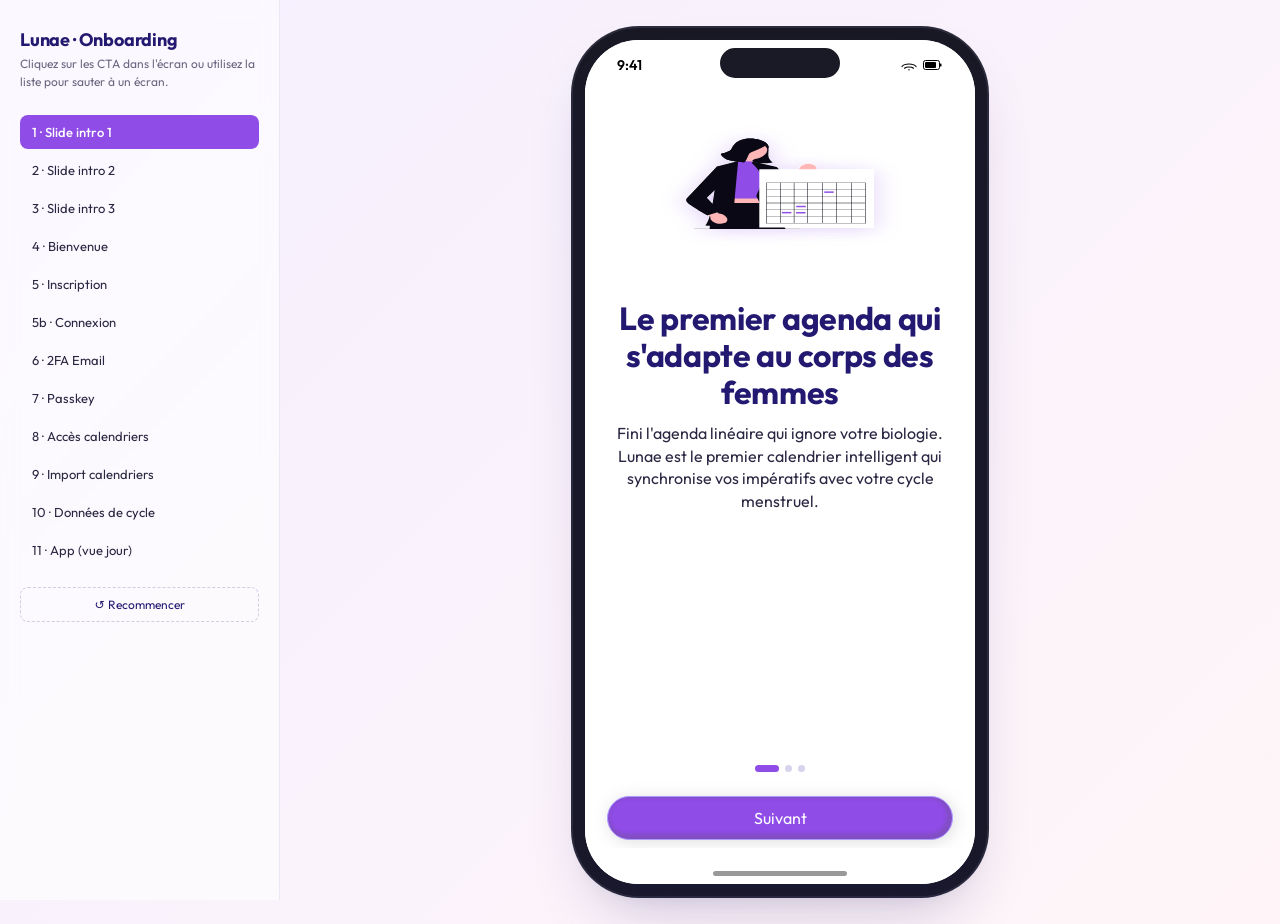
==== onboarding/index.html @ 9d4bbbe2 "Initial commit" ====
<!DOCTYPE html>
<html lang="fr">
<head>
    <meta charset="UTF-8">
    <meta name="viewport" content="width=device-width, initial-scale=1.0">
    <title>Lunae — Onboarding</title>
    <link rel="preconnect" href="https://fonts.googleapis.com">
    <link rel="preconnect" href="https://fonts.gstatic.com" crossorigin>
    <link href="https://fonts.googleapis.com/css2?family=Outfit:wght@400;500;600;700&display=swap" rel="stylesheet">
    <link rel="stylesheet" href="styles.css">
</head>
<body>
    <aside class="flow-nav" aria-label="Navigation parcours">
        <h1 class="flow-nav__title">Lunae · Onboarding</h1>
        <p class="flow-nav__subtitle">Cliquez sur les CTA dans l'écran ou utilisez la liste pour sauter à un écran.</p>
        <ol class="flow-nav__list">
            <li><button data-goto="slide-1" class="flow-nav__item is-active">1 · Slide intro 1</button></li>
            <li><button data-goto="slide-2" class="flow-nav__item">2 · Slide intro 2</button></li>
            <li><button data-goto="slide-3" class="flow-nav__item">3 · Slide intro 3</button></li>
            <li><button data-goto="welcome" class="flow-nav__item">4 · Bienvenue</button></li>
            <li><button data-goto="signup" class="flow-nav__item">5 · Inscription</button></li>
            <li><button data-goto="signin" class="flow-nav__item">5b · Connexion</button></li>
            <li><button data-goto="otp" class="flow-nav__item">6 · 2FA Email</button></li>
            <li><button data-goto="passkey" class="flow-nav__item">7 · Passkey</button></li>
            <li><button data-goto="calendar-access" class="flow-nav__item">8 · Accès calendriers</button></li>
            <li><button data-goto="import-accounts" class="flow-nav__item">9 · Import calendriers</button></li>
            <li><button data-goto="import-cycle" class="flow-nav__item">10 · Données de cycle</button></li>
            <li><button data-goto="app-home" class="flow-nav__item">11 · App (vue jour)</button></li>
        </ol>
        <button class="flow-nav__reset" id="resetBtn">↺ Recommencer</button>
    </aside>

    <main class="stage">
        <div class="phone" role="region" aria-label="Aperçu mobile">
            <div class="phone__notch" aria-hidden="true"></div>
            <div class="phone__statusbar" aria-hidden="true">
                <span>9:41</span>
                <span class="phone__statusbar-right">
                    <svg width="16" height="11" viewBox="0 0 16 11" fill="none" xmlns="http://www.w3.org/2000/svg"><path d="M1 6.5C1 6.5 3 4 8 4C13 4 15 6.5 15 6.5" stroke="black" stroke-width="1.2" stroke-linecap="round"/><path d="M3.5 8.2C3.5 8.2 5 7 8 7C11 7 12.5 8.2 12.5 8.2" stroke="black" stroke-width="1.2" stroke-linecap="round"/><circle cx="8" cy="9.7" r="0.7" fill="black"/></svg>
                    <svg width="20" height="10" viewBox="0 0 20 10" fill="none" xmlns="http://www.w3.org/2000/svg"><rect x="0.5" y="0.5" width="16" height="9" rx="2" stroke="black"/><rect x="2" y="2" width="11" height="6" rx="1" fill="black"/><rect x="17" y="3.5" width="1.5" height="3" rx="0.5" fill="black"/></svg>
                </span>
            </div>

            <div class="screens">

                <!-- Slide 1 -->
                <section class="screen is-active" id="slide-1" data-screen>
                    <div class="screen__body">
                        <div class="slide__hero">
                            <img src="assets/slide1-illustration.svg" alt="Illustration cycle" class="slide__illustration">
                            <div class="slide__text">
                                <h2 class="slide__title">Le premier agenda qui s'adapte au corps des femmes</h2>
                                <p class="slide__desc">Fini l'agenda linéaire qui ignore votre biologie. Lunae est le premier calendrier intelligent qui synchronise vos impératifs avec votre cycle menstruel.</p>
                            </div>
                        </div>
                        <div class="slide__footer">
                            <div class="dots">
                                <span class="dot is-active"></span>
                                <span class="dot"></span>
                                <span class="dot"></span>
                            </div>
                            <button class="btn btn--primary" data-next="slide-2">Suivant</button>
                        </div>
                    </div>
                </section>

                <!-- Slide 2 -->
                <section class="screen" id="slide-2" data-screen>
                    <div class="screen__body">
                        <div class="slide__hero">
                            <img src="assets/slide2-illustration.svg" alt="Illustration phases" class="slide__illustration slide__illustration--wide">
                            <div class="slide__text">
                                <h2 class="slide__title">Planifiez votre vie en toute lucidité</h2>
                                <p class="slide__desc">Anticipez vos jours de faible énergie, profitez d'une visualisation claire de vos phases et obtenez des recommandations sur-mesure.</p>
                            </div>
                        </div>
                        <div class="slide__footer">
                            <div class="dots">
                                <span class="dot"></span>
                                <span class="dot is-active"></span>
                                <span class="dot"></span>
                            </div>
                            <button class="btn btn--primary" data-next="slide-3">Suivant</button>
                        </div>
                    </div>
                </section>

                <!-- Slide 3 -->
                <section class="screen" id="slide-3" data-screen>
                    <div class="screen__body">
                        <div class="slide__hero">
                            <img src="assets/slide3-illustration.svg" alt="Illustration énergie" class="slide__illustration">
                            <div class="slide__text">
                                <h2 class="slide__title">Faites de vos variations hormonales votre plus grand atout</h2>
                                <p class="slide__desc">Ne subissez plus votre calendrier. Lunae identifie vos pics de créativité et vos besoins de récupération pour vous aider à performer sans vous épuiser.</p>
                            </div>
                        </div>
                        <div class="slide__footer">
                            <div class="dots">
                                <span class="dot"></span>
                                <span class="dot"></span>
                                <span class="dot is-active"></span>
                            </div>
                            <button class="btn btn--primary" data-next="welcome">C'est parti !</button>
                        </div>
                    </div>
                </section>

                <!-- Welcome -->
                <section class="screen" id="welcome" data-screen>
                    <div class="screen__body">
                        <div class="welcome__hero">
                            <img src="assets/lunae-logo.png" alt="Logo Lunae" class="welcome__logo">
                            <div class="slide__text">
                                <h2 class="slide__title">Bienvenue sur Lunae !</h2>
                                <p class="slide__desc welcome__desc">Votre compagnon pour planifier vos journées en fonction votre cycle menstruel.</p>
                            </div>
                        </div>
                        <div class="welcome__auth">
                            <div class="welcome__auth-buttons">
                                <button class="btn btn--apple" data-next="calendar-access" title="Démo : passe directement à l'accès calendrier">
                                    <img src="assets/apple-logo.svg" alt="" class="btn__icon">
                                    <span>Continuer avec Apple</span>
                                </button>
                                <button class="btn btn--google" data-next="calendar-access" title="Démo : passe directement à l'accès calendrier">
                                    <span class="btn__icon btn__icon--google" aria-hidden="true">
                                        <svg width="16" height="16" viewBox="0 0 18 18" xmlns="http://www.w3.org/2000/svg"><path d="M17.64 9.2c0-.64-.06-1.25-.16-1.84H9v3.48h4.84c-.21 1.13-.84 2.08-1.79 2.72v2.26h2.9c1.7-1.56 2.69-3.86 2.69-6.62z" fill="#4285F4"/><path d="M9 18c2.43 0 4.47-.81 5.96-2.18l-2.9-2.26c-.81.54-1.83.86-3.06.86-2.35 0-4.34-1.59-5.05-3.72H.96v2.33C2.44 15.98 5.48 18 9 18z" fill="#34A853"/><path d="M3.95 10.7c-.18-.54-.28-1.12-.28-1.7s.1-1.16.28-1.7V4.97H.96A8.996 8.996 0 0 0 0 9c0 1.45.35 2.83.96 4.03l2.99-2.33z" fill="#FBBC05"/><path d="M9 3.58c1.32 0 2.51.45 3.44 1.35l2.58-2.58C13.46.89 11.43 0 9 0 5.48 0 2.44 2.02.96 4.97l2.99 2.33C4.66 5.17 6.65 3.58 9 3.58z" fill="#EA4335"/></svg>
                                    </span>
                                    <span>Continuer avec Google</span>
                                </button>
                            </div>
                            <div class="divider"><span>ou</span></div>
                            <div class="welcome__email">
                                <input type="email" class="input input--center" placeholder="jane.doe@gmail.com" aria-label="Email">
                                <button class="btn btn--primary" data-next="signup">Continuer avec un email</button>
                            </div>
                            <p class="welcome__signin">
                                Déjà un compte ? <button class="link" data-next="signin">Se connecter</button>
                            </p>
                        </div>
                    </div>
                </section>

                <!-- Sign up -->
                <section class="screen" id="signup" data-screen>
                    <div class="screen__body screen__body--form">
                        <div class="form__top">
                            <button class="iconbtn" data-next="welcome" aria-label="Retour">
                                <svg width="20" height="20" viewBox="0 0 24 24" fill="none" stroke="currentColor" stroke-width="2" stroke-linecap="round" stroke-linejoin="round"><polyline points="15 18 9 12 15 6"/></svg>
                            </button>
                            <div class="form__heading">
                                <h2 class="slide__title">Bienvenue sur Lunae !</h2>
                                <p class="form__subtitle">Commençons par créer votre compte.</p>
                            </div>
                            <div class="form__fields">
                                <label class="field">
                                    <span class="field__label">Prénom</span>
                                    <input type="text" class="input input--focus" value="Jane" placeholder="Votre prénom">
                                </label>
                                <label class="field">
                                    <span class="field__label">Nom</span>
                                    <input type="text" class="input" placeholder="Votre nom">
                                </label>
                                <label class="field">
                                    <span class="field__label">Date de naissance</span>
                                    <input type="text" class="input" placeholder="dd/mm/aaaa">
                                </label>
                                <label class="field">
                                    <span class="field__label">Mot de passe</span>
                                    <input type="password" class="input" placeholder="Votre mot de passe">
                                </label>
                                <label class="field">
                                    <span class="field__label">Confirmer votre mot de passe</span>
                                    <input type="password" class="input" placeholder="Votre mot de passe">
                                </label>
                            </div>
                        </div>
                        <button class="btn btn--primary" data-next="otp">Suivant</button>
                    </div>
                </section>

                <!-- Sign in -->
                <section class="screen" id="signin" data-screen>
                    <div class="screen__body screen__body--form">
                        <div class="form__top">
                            <button class="iconbtn" data-next="welcome" aria-label="Retour">
                                <svg width="20" height="20" viewBox="0 0 24 24" fill="none" stroke="currentColor" stroke-width="2" stroke-linecap="round" stroke-linejoin="round"><polyline points="15 18 9 12 15 6"/></svg>
                            </button>
                            <div class="form__heading">
                                <h2 class="slide__title">Ravis de vous revoir Jane !</h2>
                            </div>
                            <div class="form__fields">
                                <label class="field">
                                    <span class="field__label">Email</span>
                                    <input type="email" class="input" placeholder="jane.doe@gmail.com">
                                </label>
                                <label class="field">
                                    <span class="field__label">Mot de passe</span>
                                    <input type="password" class="input" placeholder="Votre mot de passe">
                                </label>
                            </div>
                        </div>
                        <button class="btn btn--primary" data-next="otp">Continuer</button>
                    </div>
                </section>

                <!-- OTP / 2FA Email -->
                <section class="screen" id="otp" data-screen>
                    <div class="screen__body screen__body--form">
                        <div class="form__top">
                            <button class="iconbtn" data-next="signup" aria-label="Retour">
                                <svg width="20" height="20" viewBox="0 0 24 24" fill="none" stroke="currentColor" stroke-width="2" stroke-linecap="round" stroke-linejoin="round"><polyline points="15 18 9 12 15 6"/></svg>
                            </button>
                            <div class="form__heading">
                                <h2 class="slide__title">Vérification de votre adresse email</h2>
                                <p class="form__subtitle">Entrez le code que nous vous avons envoyé à l'adresse "jane.doe@gmail.com".</p>
                            </div>
                            <div class="otp">
                                <input class="otp__digit" maxlength="1" inputmode="numeric" autofocus>
                                <input class="otp__digit" maxlength="1" inputmode="numeric">
                                <input class="otp__digit" maxlength="1" inputmode="numeric">
                                <input class="otp__digit" maxlength="1" inputmode="numeric">
                                <input class="otp__digit" maxlength="1" inputmode="numeric">
                                <input class="otp__digit" maxlength="1" inputmode="numeric">
                            </div>
                            <p class="otp__resend">Pas reçu ? <button class="link">Renvoyer le code</button></p>
                        </div>
                        <button class="btn btn--primary" data-next="passkey">Suivant</button>
                    </div>
                </section>

                <!-- Passkey -->
                <section class="screen" id="passkey" data-screen>
                    <div class="screen__body screen__body--form">
                        <div class="form__top">
                            <button class="iconbtn" data-next="otp" aria-label="Retour">
                                <svg width="20" height="20" viewBox="0 0 24 24" fill="none" stroke="currentColor" stroke-width="2" stroke-linecap="round" stroke-linejoin="round"><polyline points="15 18 9 12 15 6"/></svg>
                            </button>
                            <div class="form__heading">
                                <h2 class="slide__title">Souhaitez-vous créer une clé d'accès ?</h2>
                                <p class="form__subtitle">Une clé d'accès vous permet de vous connecter sans utiliser de mot de passe. Elle est stockée au sein même de votre appareil et ajoute une sécurité supplémentaire.</p>
                                <button class="link link--inline">En savoir plus</button>
                            </div>
                        </div>
                        <div class="actions">
                            <button class="btn btn--primary" data-next="calendar-access">Créer une clé d'accès</button>
                            <button class="btn btn--ghost" data-next="calendar-access">Ignorer</button>
                        </div>
                    </div>
                </section>

                <!-- Calendar access -->
                <section class="screen" id="calendar-access" data-screen>
                    <div class="screen__body screen__body--form">
                        <div class="form__top">
                            <button class="iconbtn" data-next="passkey" aria-label="Retour">
                                <svg width="20" height="20" viewBox="0 0 24 24" fill="none" stroke="currentColor" stroke-width="2" stroke-linecap="round" stroke-linejoin="round"><polyline points="15 18 9 12 15 6"/></svg>
                            </button>
                            <div class="form__heading">
                                <h2 class="slide__title">Autoriser l'accès aux calendriers</h2>
                                <p class="form__subtitle">Lunae a besoin d'un accès complet aux calendriers stockés sur le système pour pouvoir afficher vos événements.</p>
                            </div>
                            <div class="permission-illustration" aria-hidden="true">
                                <svg width="120" height="120" viewBox="0 0 24 24" fill="none" stroke="#8f4ce6" stroke-width="1.4" stroke-linecap="round" stroke-linejoin="round"><rect x="3" y="4" width="18" height="18" rx="2" ry="2"/><line x1="16" y1="2" x2="16" y2="6"/><line x1="8" y1="2" x2="8" y2="6"/><line x1="3" y1="10" x2="21" y2="10"/><circle cx="8" cy="15" r="1" fill="#8f4ce6"/><circle cx="12" cy="15" r="1" fill="#8f4ce6"/><circle cx="16" cy="15" r="1" fill="#8f4ce6"/></svg>
                            </div>
                        </div>
                        <button class="btn btn--primary" data-next="import-accounts">Autoriser l'accès</button>
                    </div>
                </section>

                <!-- Import accounts -->
                <section class="screen" id="import-accounts" data-screen>
                    <div class="screen__body screen__body--form">
                        <div class="form__top">
                            <button class="iconbtn" data-next="calendar-access" aria-label="Retour">
                                <svg width="20" height="20" viewBox="0 0 24 24" fill="none" stroke="currentColor" stroke-width="2" stroke-linecap="round" stroke-linejoin="round"><polyline points="15 18 9 12 15 6"/></svg>
                            </button>
                            <div class="form__heading">
                                <h2 class="slide__title">Importer d'autres calendriers</h2>
                                <p class="form__subtitle">Vous pouvez importer d'autres calendriers si nécessaire.</p>
                            </div>
                            <ul class="provider-list">
                                <li class="provider-row">
                                    <div class="provider-row__left">
                                        <img src="assets/apple-logo.svg" alt="" class="provider-row__icon provider-row__icon--apple">
                                        <span>Apple</span>
                                    </div>
                                    <button class="iconbtn iconbtn--sm" aria-label="Ajouter Apple">
                                        <svg width="20" height="20" viewBox="0 0 24 24" fill="none" stroke="currentColor" stroke-width="2" stroke-linecap="round" stroke-linejoin="round"><line x1="12" y1="5" x2="12" y2="19"/><line x1="5" y1="12" x2="19" y2="12"/></svg>
                                    </button>
                                </li>
                                <li class="provider-row">
                                    <div class="provider-row__left">
                                        <span class="provider-row__icon" aria-hidden="true">
                                            <svg width="16" height="16" viewBox="0 0 18 18"><path d="M17.64 9.2c0-.64-.06-1.25-.16-1.84H9v3.48h4.84c-.21 1.13-.84 2.08-1.79 2.72v2.26h2.9c1.7-1.56 2.69-3.86 2.69-6.62z" fill="#4285F4"/><path d="M9 18c2.43 0 4.47-.81 5.96-2.18l-2.9-2.26c-.81.54-1.83.86-3.06.86-2.35 0-4.34-1.59-5.05-3.72H.96v2.33C2.44 15.98 5.48 18 9 18z" fill="#34A853"/><path d="M3.95 10.7c-.18-.54-.28-1.12-.28-1.7s.1-1.16.28-1.7V4.97H.96A8.996 8.996 0 0 0 0 9c0 1.45.35 2.83.96 4.03l2.99-2.33z" fill="#FBBC05"/><path d="M9 3.58c1.32 0 2.51.45 3.44 1.35l2.58-2.58C13.46.89 11.43 0 9 0 5.48 0 2.44 2.02.96 4.97l2.99 2.33C4.66 5.17 6.65 3.58 9 3.58z" fill="#EA4335"/></svg>
                                        </span>
                                        <span>Google</span>
                                    </div>
                                    <button class="iconbtn iconbtn--sm" aria-label="Ajouter Google">
                                        <svg width="20" height="20" viewBox="0 0 24 24" fill="none" stroke="currentColor" stroke-width="2" stroke-linecap="round" stroke-linejoin="round"><line x1="12" y1="5" x2="12" y2="19"/><line x1="5" y1="12" x2="19" y2="12"/></svg>
                                    </button>
                                </li>
                                <li class="provider-row">
                                    <div class="provider-row__left">
                                        <span class="provider-row__icon" aria-hidden="true">
                                            <svg width="16" height="16" viewBox="0 0 23 23"><rect x="1" y="1" width="10" height="10" fill="#F25022"/><rect x="12" y="1" width="10" height="10" fill="#7FBA00"/><rect x="1" y="12" width="10" height="10" fill="#00A4EF"/><rect x="12" y="12" width="10" height="10" fill="#FFB900"/></svg>
                                        </span>
                                        <span>Microsoft</span>
                                    </div>
                                    <button class="iconbtn iconbtn--sm" aria-label="Ajouter Microsoft">
                                        <svg width="20" height="20" viewBox="0 0 24 24" fill="none" stroke="currentColor" stroke-width="2" stroke-linecap="round" stroke-linejoin="round"><line x1="12" y1="5" x2="12" y2="19"/><line x1="5" y1="12" x2="19" y2="12"/></svg>
                                    </button>
                                </li>
                            </ul>
                            <hr class="form__divider">
                            <div class="imported">
                                <h3 class="imported__title">Comptes importés</h3>
                                <ul class="imported__list">
                                    <li class="imported__item">
                                        <div class="imported__left">
                                            <span aria-hidden="true">
                                                <svg width="16" height="16" viewBox="0 0 18 18"><path d="M17.64 9.2c0-.64-.06-1.25-.16-1.84H9v3.48h4.84c-.21 1.13-.84 2.08-1.79 2.72v2.26h2.9c1.7-1.56 2.69-3.86 2.69-6.62z" fill="#4285F4"/><path d="M9 18c2.43 0 4.47-.81 5.96-2.18l-2.9-2.26c-.81.54-1.83.86-3.06.86-2.35 0-4.34-1.59-5.05-3.72H.96v2.33C2.44 15.98 5.48 18 9 18z" fill="#34A853"/><path d="M3.95 10.7c-.18-.54-.28-1.12-.28-1.7s.1-1.16.28-1.7V4.97H.96A8.996 8.996 0 0 0 0 9c0 1.45.35 2.83.96 4.03l2.99-2.33z" fill="#FBBC05"/><path d="M9 3.58c1.32 0 2.51.45 3.44 1.35l2.58-2.58C13.46.89 11.43 0 9 0 5.48 0 2.44 2.02.96 4.97l2.99 2.33C4.66 5.17 6.65 3.58 9 3.58z" fill="#EA4335"/></svg>
                                            </span>
                                            <span>jane.doe@gmail.com</span>
                                        </div>
                                        <button class="iconbtn iconbtn--xs" aria-label="Retirer">
                                            <svg width="12" height="12" viewBox="0 0 24 24" fill="none" stroke="currentColor" stroke-width="2.5" stroke-linecap="round"><line x1="18" y1="6" x2="6" y2="18"/><line x1="6" y1="6" x2="18" y2="18"/></svg>
                                        </button>
                                    </li>
                                    <li class="imported__item">
                                        <div class="imported__left">
                                            <span aria-hidden="true">
                                                <svg width="16" height="16" viewBox="0 0 23 23"><rect x="1" y="1" width="10" height="10" fill="#F25022"/><rect x="12" y="1" width="10" height="10" fill="#7FBA00"/><rect x="1" y="12" width="10" height="10" fill="#00A4EF"/><rect x="12" y="12" width="10" height="10" fill="#FFB900"/></svg>
                                            </span>
                                            <span>jane.doe@outlook.com</span>
                                        </div>
                                        <button class="iconbtn iconbtn--xs" aria-label="Retirer">
                                            <svg width="12" height="12" viewBox="0 0 24 24" fill="none" stroke="currentColor" stroke-width="2.5" stroke-linecap="round"><line x1="18" y1="6" x2="6" y2="18"/><line x1="6" y1="6" x2="18" y2="18"/></svg>
                                        </button>
                                    </li>
                                </ul>
                            </div>
                        </div>
                        <button class="btn btn--primary" data-next="import-cycle">Suivant</button>
                    </div>
                </section>

                <!-- Import cycle data -->
                <section class="screen" id="import-cycle" data-screen>
                    <div class="screen__body screen__body--form">
                        <div class="form__top">
                            <button class="iconbtn" data-next="import-accounts" aria-label="Retour">
                                <svg width="20" height="20" viewBox="0 0 24 24" fill="none" stroke="currentColor" stroke-width="2" stroke-linecap="round" stroke-linejoin="round"><polyline points="15 18 9 12 15 6"/></svg>
                            </button>
                            <div class="form__heading">
                                <h2 class="slide__title">Récupérons vos données de cycle</h2>
                                <p class="form__subtitle">Vous utilisez déjà Flo ou Clue ? Nous importons vos données de manière sécurisée pour construire votre calendrier holistique.</p>
                            </div>
                            <div class="cycle-providers">
                                <button class="cycle-provider">
                                    <span class="cycle-provider__logo cycle-provider__logo--flo" aria-hidden="true">F</span>
                                    <span>Flo</span>
                                </button>
                                <button class="cycle-provider">
                                    <span class="cycle-provider__logo cycle-provider__logo--clue" aria-hidden="true">C</span>
                                    <span>Clue</span>
                                </button>
                            </div>
                        </div>
                        <div class="actions">
                            <button class="btn btn--primary" data-next="app-home">Importer mes données</button>
                            <button class="btn btn--ghost" data-next="app-home">Plus tard</button>
                        </div>
                    </div>
                </section>

                <!-- App home -->
                <section class="screen" id="app-home" data-screen>
                    <div class="screen__body app">
                        <header class="app__header">
                            <button class="iconbtn iconbtn--ghost" aria-label="Retour">
                                <svg width="20" height="20" viewBox="0 0 24 24" fill="none" stroke="currentColor" stroke-width="2" stroke-linecap="round" stroke-linejoin="round"><polyline points="15 18 9 12 15 6"/></svg>
                            </button>
                            <div class="app__header-actions">
                                <button class="iconbtn iconbtn--ghost" aria-label="Recherche">
                                    <svg width="20" height="20" viewBox="0 0 24 24" fill="none" stroke="currentColor" stroke-width="2" stroke-linecap="round" stroke-linejoin="round"><circle cx="11" cy="11" r="8"/><line x1="21" y1="21" x2="16.65" y2="16.65"/></svg>
                                </button>
                                <button class="iconbtn iconbtn--ghost" aria-label="Notifications">
                                    <svg width="20" height="20" viewBox="0 0 24 24" fill="none" stroke="currentColor" stroke-width="2" stroke-linecap="round" stroke-linejoin="round"><polyline points="22 12 16 12 14 15 10 15 8 12 2 12"/><path d="M5.45 5.11L2 12v6a2 2 0 0 0 2 2h16a2 2 0 0 0 2-2v-6l-3.45-6.89A2 2 0 0 0 16.76 4H7.24a2 2 0 0 0-1.79 1.11z"/></svg>
                                </button>
                                <button class="iconbtn iconbtn--ghost" aria-label="Paramètres">
                                    <svg width="20" height="20" viewBox="0 0 24 24" fill="none" stroke="currentColor" stroke-width="2" stroke-linecap="round" stroke-linejoin="round"><circle cx="12" cy="12" r="3"/><path d="M19.4 15a1.65 1.65 0 0 0 .33 1.82l.06.06a2 2 0 0 1 0 2.83 2 2 0 0 1-2.83 0l-.06-.06a1.65 1.65 0 0 0-1.82-.33 1.65 1.65 0 0 0-1 1.51V21a2 2 0 0 1-4 0v-.09A1.65 1.65 0 0 0 9 19.4a1.65 1.65 0 0 0-1.82.33l-.06.06a2 2 0 1 1-2.83-2.83l.06-.06a1.65 1.65 0 0 0 .33-1.82 1.65 1.65 0 0 0-1.51-1H3a2 2 0 0 1 0-4h.09A1.65 1.65 0 0 0 4.6 9a1.65 1.65 0 0 0-.33-1.82l-.06-.06a2 2 0 1 1 2.83-2.83l.06.06a1.65 1.65 0 0 0 1.82.33H9a1.65 1.65 0 0 0 1-1.51V3a2 2 0 0 1 4 0v.09a1.65 1.65 0 0 0 1 1.51 1.65 1.65 0 0 0 1.82-.33l.06-.06a2 2 0 1 1 2.83 2.83l-.06.06a1.65 1.65 0 0 0-.33 1.82V9a1.65 1.65 0 0 0 1.51 1H21a2 2 0 0 1 0 4h-.09a1.65 1.65 0 0 0-1.51 1z"/></svg>
                                </button>
                            </div>
                        </header>
                        <nav class="app__week" aria-label="Sélection de jour">
                            <button class="app__day">2</button>
                            <button class="app__day">3</button>
                            <button class="app__day app__day--with-icon">
                                <span class="app__day-icon" aria-hidden="true">
                                    <svg width="12" height="12" viewBox="0 0 24 24" fill="none" stroke="#8f4ce6" stroke-width="2" stroke-linecap="round" stroke-linejoin="round"><circle cx="12" cy="12" r="10"/><path d="M8 14s1.5 2 4 2 4-2 4-2"/><line x1="9" y1="9" x2="9.01" y2="9"/><line x1="15" y1="9" x2="15.01" y2="9"/></svg>
                                </span>
                                4
                            </button>
                            <button class="app__day app__day--active">5</button>
                            <button class="app__day">6</button>
                            <button class="app__day">7</button>
                            <button class="app__day">8</button>
                        </nav>
                        <div class="app__date-row">
                            <h3 class="app__date">Lundi 5 mai</h3>
                            <span class="app__phase">Phase folliculaire</span>
                        </div>
                        <div class="app__schedule">
                            <div class="app__hour"><span>09:00</span><div class="app__line"></div></div>
                            <div class="app__hour"><span>10:00</span><div class="app__line"></div></div>
                            <div class="app__event">
                                <span class="app__event-time">10:30 — 11:30</span>
                                <span class="app__event-title">Stand-up équipe</span>
                            </div>
                            <div class="app__hour"><span>11:00</span><div class="app__line"></div></div>
                            <div class="app__hour"><span>12:00</span><div class="app__line"></div></div>
                            <div class="app__hour"><span>13:00</span><div class="app__line"></div></div>
                            <div class="app__event app__event--alt">
                                <span class="app__event-time">14:00 — 15:30</span>
                                <span class="app__event-title">Atelier créatif</span>
                            </div>
                            <div class="app__hour"><span>14:00</span><div class="app__line"></div></div>
                            <div class="app__hour"><span>15:00</span><div class="app__line"></div></div>
                            <div class="app__hour"><span>16:00</span><div class="app__line"></div></div>
                        </div>
                        <div class="app__success">
                            <strong>Bienvenue Jane !</strong>
                            <span>Votre onboarding est terminé. Cet écran représente l'app principale (vue jour/semaine).</span>
                        </div>
                    </div>
                </section>

            </div>

            <div class="phone__home" aria-hidden="true"></div>
        </div>
    </main>

    <script src="app.js"></script>
</body>
</html>
---- onboarding/styles.css ----
:root {
    --color-primary: #8f4ce6;
    --color-primary-border: #ae9cff;
    --color-title: #231971;
    --color-text: #2a2742;
    --color-muted: #555;
    --color-border: #bdbdbd;
    --color-border-strong: #747474;
    --color-bg: #ffffff;
    --color-bg-soft: #f8f8f8;
    --color-bg-input: #fafafa;
    --color-flo: #f6c4c4;
    --color-clue: #f5cfb6;
    --shadow-btn: 2px 2px 16.3px 0 rgba(128, 128, 128, 0.25);
    --shadow-btn-inner-light: inset -2px -2px 3.7px 3px rgba(88, 88, 88, 0.25);
    --shadow-btn-inner-dark: inset -2px -2px 5.3px 3px rgba(255, 255, 255, 0.25);
    --shadow-btn-inner-soft: inset -2px -2px 5.1px 1px rgba(88, 88, 88, 0.25);
    --shadow-phone: 0 30px 60px -10px rgba(35, 25, 113, 0.25),
                    0 10px 30px -5px rgba(0, 0, 0, 0.1);
    --radius-input: 24px;
    --radius-pill: 44px;
    --font-display: 'Outfit', system-ui, -apple-system, BlinkMacSystemFont, 'Segoe UI', sans-serif;
}

* { box-sizing: border-box; }

html, body {
    margin: 0;
    padding: 0;
    font-family: var(--font-display);
    color: var(--color-text);
    background: linear-gradient(135deg, #f5f0ff 0%, #fff5f8 100%);
    min-height: 100vh;
}

body {
    display: grid;
    grid-template-columns: 280px 1fr;
    gap: 0;
}

/* === Flow nav (left sidebar) === */

.flow-nav {
    padding: 28px 20px;
    background: rgba(255, 255, 255, 0.6);
    backdrop-filter: blur(8px);
    border-right: 1px solid rgba(35, 25, 113, 0.08);
    overflow-y: auto;
    height: 100vh;
    position: sticky;
    top: 0;
}

.flow-nav__title {
    margin: 0 0 4px;
    color: var(--color-title);
    font-size: 18px;
    font-weight: 700;
    letter-spacing: -0.01em;
}

.flow-nav__subtitle {
    margin: 0 0 24px;
    font-size: 12px;
    line-height: 1.5;
    color: #6b6680;
}

.flow-nav__list {
    list-style: none;
    margin: 0 0 20px;
    padding: 0;
    display: flex;
    flex-direction: column;
    gap: 4px;
}

.flow-nav__item {
    width: 100%;
    text-align: left;
    background: transparent;
    border: none;
    border-radius: 8px;
    padding: 9px 12px;
    font-family: inherit;
    font-size: 13px;
    color: var(--color-text);
    cursor: pointer;
    transition: background 0.15s ease, color 0.15s ease, transform 0.1s ease;
}

.flow-nav__item:hover {
    background: rgba(143, 76, 230, 0.08);
}

.flow-nav__item.is-active {
    background: var(--color-primary);
    color: white;
    font-weight: 500;
}

.flow-nav__reset {
    width: 100%;
    background: transparent;
    border: 1px dashed rgba(35, 25, 113, 0.2);
    border-radius: 8px;
    padding: 9px 12px;
    font-family: inherit;
    font-size: 12px;
    color: var(--color-title);
    cursor: pointer;
    transition: background 0.15s ease;
}

.flow-nav__reset:hover {
    background: rgba(143, 76, 230, 0.06);
}

/* === Stage === */

.stage {
    display: flex;
    align-items: center;
    justify-content: center;
    padding: 40px 24px;
    min-height: 100vh;
}

/* === Phone frame === */

.phone {
    position: relative;
    width: 390px;
    height: 844px;
    background: var(--color-bg);
    border-radius: 54px;
    box-shadow: var(--shadow-phone), 0 0 0 12px #1a1a26, 0 0 0 14px #2d2d3d;
    overflow: hidden;
    flex-shrink: 0;
}

.phone__notch {
    position: absolute;
    top: 8px;
    left: 50%;
    transform: translateX(-50%);
    width: 120px;
    height: 30px;
    background: #1a1a26;
    border-radius: 20px;
    z-index: 20;
}

.phone__statusbar {
    position: absolute;
    top: 0;
    left: 0;
    right: 0;
    height: 50px;
    padding: 0 32px;
    display: flex;
    align-items: center;
    justify-content: space-between;
    font-size: 14px;
    font-weight: 600;
    color: #000;
    z-index: 15;
    pointer-events: none;
}

.phone__statusbar-right {
    display: flex;
    gap: 6px;
    align-items: center;
}

.phone__home {
    position: absolute;
    bottom: 8px;
    left: 50%;
    transform: translateX(-50%);
    width: 134px;
    height: 5px;
    background: rgba(0, 0, 0, 0.4);
    border-radius: 5px;
    z-index: 20;
}

/* === Screens === */

.screens {
    position: absolute;
    inset: 0;
}

.screen {
    position: absolute;
    inset: 0;
    background: var(--color-bg);
    opacity: 0;
    pointer-events: none;
    transition: opacity 0.25s ease;
    overflow: hidden;
}

.screen.is-active {
    opacity: 1;
    pointer-events: auto;
    z-index: 10;
}

.screen__body {
    position: absolute;
    left: 0;
    top: 62px;
    width: 100%;
    height: 746px;
    padding: 0 22px;
    display: flex;
    flex-direction: column;
    justify-content: space-between;
    gap: 24px;
    overflow-y: auto;
}

.screen__body--form {
    justify-content: space-between;
}

/* === Slides === */

.slide__hero {
    display: flex;
    flex-direction: column;
    align-items: center;
    gap: 40px;
    padding-top: 8px;
}

.slide__illustration {
    width: 242px;
    height: auto;
    max-height: 240px;
    object-fit: contain;
}

.slide__illustration--wide {
    width: 311px;
    max-height: 200px;
}

.slide__text {
    display: flex;
    flex-direction: column;
    gap: 12px;
    text-align: center;
}

.slide__title {
    margin: 0;
    color: var(--color-title);
    font-family: var(--font-display);
    font-size: 32px;
    font-weight: 700;
    line-height: 1.15;
    letter-spacing: -0.01em;
}

.slide__desc {
    margin: 0;
    color: var(--color-text);
    font-size: 16px;
    line-height: 1.4;
}

.slide__footer {
    display: flex;
    flex-direction: column;
    gap: 24px;
    padding-bottom: 8px;
}

.dots {
    display: flex;
    justify-content: center;
    gap: 6px;
}

.dot {
    width: 7px;
    height: 7px;
    border-radius: 50%;
    background: #d8d3ec;
    transition: width 0.2s ease, background 0.2s ease;
}

.dot.is-active {
    width: 24px;
    border-radius: 4px;
    background: var(--color-primary);
}

/* === Buttons === */

.btn {
    position: relative;
    display: inline-flex;
    align-items: center;
    justify-content: center;
    gap: 10px;
    width: 100%;
    height: 44px;
    border: none;
    border-radius: var(--radius-pill);
    font-family: var(--font-display);
    font-size: 16px;
    font-weight: 400;
    cursor: pointer;
    overflow: hidden;
    box-shadow: var(--shadow-btn);
    transition: transform 0.1s ease, box-shadow 0.15s ease;
}

.btn:hover { transform: translateY(-1px); }
.btn:active { transform: translateY(0); }

.btn--primary {
    background: var(--color-primary);
    color: white;
    border: 1px solid var(--color-primary-border);
    box-shadow: var(--shadow-btn), var(--shadow-btn-inner-light);
}

.btn--ghost {
    background: transparent;
    color: var(--color-title);
    box-shadow: none;
    border: none;
    font-weight: 500;
}

.btn--ghost:hover { background: rgba(143, 76, 230, 0.06); }

.btn--apple {
    background: #000;
    color: white;
    border: 1px solid var(--color-border-strong);
    box-shadow: var(--shadow-btn), var(--shadow-btn-inner-dark);
}

.btn--google {
    background: var(--color-bg-input);
    color: #000;
    border: 1px solid var(--color-border);
    box-shadow: var(--shadow-btn), var(--shadow-btn-inner-soft);
}

.btn__icon {
    display: inline-flex;
    align-items: center;
    justify-content: center;
    width: 16px;
    height: 16px;
}

.btn__icon img,
.btn__icon svg {
    width: 100%;
    height: 100%;
}

.link {
    background: transparent;
    border: none;
    color: var(--color-primary);
    font-family: inherit;
    font-size: inherit;
    cursor: pointer;
    text-decoration: underline;
    text-underline-offset: 2px;
    padding: 0;
}

.link--inline {
    margin-top: 16px;
    font-size: 14px;
    display: inline-block;
}

.link:hover { color: #6f3bbd; }

.iconbtn {
    width: 40px;
    height: 40px;
    border-radius: 50%;
    background: var(--color-bg-input);
    border: 1px solid var(--color-border);
    display: inline-flex;
    align-items: center;
    justify-content: center;
    color: var(--color-text);
    cursor: pointer;
    box-shadow: var(--shadow-btn-inner-soft);
    transition: background 0.15s ease;
    flex-shrink: 0;
}

.iconbtn:hover { background: white; }

.iconbtn--sm {
    width: 32px;
    height: 32px;
    box-shadow: none;
    border: none;
    background: transparent;
}

.iconbtn--xs {
    width: 24px;
    height: 24px;
    box-shadow: none;
    border: none;
    background: transparent;
}

.iconbtn--ghost {
    background: transparent;
    border: none;
    box-shadow: none;
}

.iconbtn--ghost:hover { background: rgba(143, 76, 230, 0.08); }

/* === Welcome === */

.welcome__hero {
    display: flex;
    flex-direction: column;
    align-items: center;
    gap: 24px;
    padding-top: 12px;
}

.welcome__logo {
    width: 212px;
    height: 214px;
    object-fit: contain;
    filter: drop-shadow(0 4px 35px rgba(143, 76, 230, 0.1));
}

.welcome__desc { width: 263px; margin: 0 auto; }

.welcome__auth {
    display: flex;
    flex-direction: column;
    gap: 24px;
    padding-bottom: 8px;
}

.welcome__auth-buttons {
    display: flex;
    flex-direction: column;
    gap: 12px;
}

.welcome__email {
    display: flex;
    flex-direction: column;
    gap: 10px;
}

.welcome__signin {
    margin: 0;
    text-align: center;
    font-size: 14px;
    color: var(--color-muted);
}

.divider {
    display: flex;
    align-items: center;
    gap: 12px;
    color: var(--color-border);
    font-size: 16px;
}

.divider::before,
.divider::after {
    content: "";
    flex: 1;
    height: 1px;
    background: var(--color-border);
}

/* === Forms === */

.screen__body--form { padding-top: 0; }

.form__top {
    display: flex;
    flex-direction: column;
    gap: 24px;
    padding-top: 0;
}

.form__heading {
    display: flex;
    flex-direction: column;
    gap: 12px;
}

.form__subtitle {
    margin: 0;
    color: var(--color-text);
    font-size: 16px;
    line-height: 1.4;
}

.form__fields {
    display: flex;
    flex-direction: column;
    gap: 12px;
}

.form__divider {
    border: none;
    border-top: 1px solid #ebe8f4;
    margin: 16px 0;
}

.field {
    display: flex;
    flex-direction: column;
    gap: 6px;
}

.field__label {
    font-size: 14px;
    color: var(--color-text);
}

.input {
    width: 100%;
    background: var(--color-bg-soft);
    border: 1px solid var(--color-border);
    border-radius: var(--radius-input);
    padding: 12px 16px;
    font-family: inherit;
    font-size: 16px;
    color: var(--color-text);
    outline: none;
    transition: border-color 0.15s ease, box-shadow 0.15s ease;
}

.input::placeholder { color: var(--color-muted); }

.input--center { text-align: center; }

.input:focus,
.input--focus {
    border-color: var(--color-primary);
    box-shadow: 0 0 0 3px rgba(143, 76, 230, 0.12);
}

/* === OTP === */

.otp {
    display: grid;
    grid-template-columns: repeat(6, 1fr);
    gap: 8px;
    margin-top: 4px;
}

.otp__digit {
    width: 100%;
    height: 64px;
    text-align: center;
    background: var(--color-bg-soft);
    border: 1px solid var(--color-border);
    border-radius: 16px;
    font-family: inherit;
    font-size: 28px;
    color: var(--color-text);
    outline: none;
    transition: border-color 0.15s ease;
}

.otp__digit:focus {
    border-color: var(--color-primary);
    box-shadow: 0 0 0 3px rgba(143, 76, 230, 0.12);
}

.otp__resend {
    margin: 0;
    font-size: 14px;
    color: var(--color-muted);
    text-align: center;
}

/* === Permission illustration === */

.permission-illustration {
    display: flex;
    justify-content: center;
    align-items: center;
    padding: 40px 0;
}

/* === Provider list === */

.provider-list {
    list-style: none;
    margin: 0;
    padding: 0;
    display: flex;
    flex-direction: column;
}

.provider-row {
    display: flex;
    justify-content: space-between;
    align-items: center;
    padding: 20px 0;
    border-bottom: 1px solid #ebe8f4;
}

.provider-row:last-child { border-bottom: none; }

.provider-row__left {
    display: flex;
    align-items: center;
    gap: 12px;
    font-size: 16px;
    color: var(--color-text);
}

.provider-row__icon {
    width: 16px;
    height: 16px;
    display: inline-flex;
    align-items: center;
    justify-content: center;
}

.provider-row__icon--apple {
    width: 13px;
}

/* === Imported list === */

.imported {
    display: flex;
    flex-direction: column;
    gap: 12px;
}

.imported__title {
    margin: 0;
    font-size: 14px;
    font-weight: 500;
    color: var(--color-text);
}

.imported__list {
    list-style: none;
    margin: 0;
    padding: 0;
    display: flex;
    flex-direction: column;
}

.imported__item {
    display: flex;
    justify-content: space-between;
    align-items: center;
    padding: 10px;
    border-bottom: 1px solid #ebe8f4;
}

.imported__item:last-child { border-bottom: none; }

.imported__left {
    display: flex;
    align-items: center;
    gap: 12px;
    font-size: 14px;
    color: var(--color-text);
}

/* === Cycle providers === */

.cycle-providers {
    display: grid;
    grid-template-columns: 1fr 1fr;
    gap: 12px;
    margin-top: 8px;
}

.cycle-provider {
    display: flex;
    flex-direction: column;
    align-items: center;
    justify-content: center;
    gap: 10px;
    padding: 20px;
    background: var(--color-bg-soft);
    border: 1px solid var(--color-border);
    border-radius: 16px;
    font-family: inherit;
    font-size: 16px;
    color: var(--color-text);
    cursor: pointer;
    transition: border-color 0.15s ease, transform 0.1s ease;
}

.cycle-provider:hover {
    border-color: var(--color-primary);
    transform: translateY(-1px);
}

.cycle-provider__logo {
    width: 36px;
    height: 36px;
    border-radius: 12px;
    display: inline-flex;
    align-items: center;
    justify-content: center;
    color: white;
    font-weight: 700;
    font-size: 18px;
}

.cycle-provider__logo--flo {
    background: linear-gradient(135deg, #f78dba 0%, #ff5fa2 100%);
}

.cycle-provider__logo--clue {
    background: linear-gradient(135deg, #ffb27a 0%, #f9824a 100%);
}

.actions {
    display: flex;
    flex-direction: column;
    gap: 8px;
    padding-bottom: 8px;
}

/* === App home === */

.app {
    padding: 0 22px;
    overflow-y: auto;
}

.app__header {
    display: flex;
    justify-content: space-between;
    align-items: center;
    padding-top: 0;
}

.app__header-actions {
    display: flex;
    gap: 12px;
}

.app__week {
    display: grid;
    grid-template-columns: repeat(7, 1fr);
    gap: 4px;
    padding: 16px 0;
    border-bottom: 1px solid #ebe8f4;
    position: relative;
}

.app__day {
    width: 40px;
    height: 40px;
    border-radius: 50%;
    background: transparent;
    border: none;
    color: var(--color-text);
    font-family: inherit;
    font-size: 16px;
    cursor: pointer;
    position: relative;
    transition: background 0.15s ease;
}

.app__day:hover { background: rgba(143, 76, 230, 0.08); }

.app__day--active {
    background: var(--color-primary);
    color: white;
    font-weight: 600;
}

.app__day--with-icon { position: relative; }

.app__day-icon {
    position: absolute;
    top: -3px;
    left: -3px;
    width: 14px;
    height: 14px;
    background: white;
    border-radius: 50%;
    display: inline-flex;
    align-items: center;
    justify-content: center;
}

.app__date-row {
    display: flex;
    justify-content: space-between;
    align-items: baseline;
    padding: 16px 0 8px;
}

.app__date {
    margin: 0;
    color: var(--color-title);
    font-size: 18px;
    font-weight: 600;
}

.app__phase {
    font-size: 12px;
    color: var(--color-primary);
    background: rgba(143, 76, 230, 0.1);
    padding: 4px 10px;
    border-radius: 999px;
}

.app__schedule {
    position: relative;
    margin-top: 8px;
    flex: 1;
}

.app__hour {
    display: flex;
    align-items: center;
    gap: 8px;
    padding: 14px 0;
    color: #999;
    font-size: 12px;
}

.app__hour span {
    width: 36px;
    flex-shrink: 0;
}

.app__line {
    flex: 1;
    height: 1px;
    background: #ebe8f4;
}

.app__event {
    background: linear-gradient(135deg, rgba(143, 76, 230, 0.92) 0%, rgba(174, 156, 255, 0.92) 100%);
    color: white;
    border-radius: 12px;
    padding: 10px 14px;
    margin: 6px 0 6px 44px;
    display: flex;
    flex-direction: column;
    gap: 2px;
    box-shadow: 0 4px 12px rgba(143, 76, 230, 0.2);
}

.app__event--alt {
    background: linear-gradient(135deg, #f78dba 0%, #ffb27a 100%);
    box-shadow: 0 4px 12px rgba(247, 141, 186, 0.25);
}

.app__event-time {
    font-size: 11px;
    opacity: 0.9;
}

.app__event-title {
    font-size: 14px;
    font-weight: 600;
}

.app__success {
    margin-top: 8px;
    padding: 12px 14px;
    background: rgba(143, 76, 230, 0.08);
    border-left: 3px solid var(--color-primary);
    border-radius: 8px;
    display: flex;
    flex-direction: column;
    gap: 4px;
    font-size: 13px;
    color: var(--color-text);
}

.app__success strong {
    color: var(--color-title);
    font-size: 14px;
}

/* === Responsive === */

@media (max-width: 900px) {
    body {
        grid-template-columns: 1fr;
    }
    .flow-nav {
        position: relative;
        height: auto;
        max-height: 220px;
        border-right: none;
        border-bottom: 1px solid rgba(35, 25, 113, 0.08);
    }
    .stage {
        padding: 24px 12px;
    }
}

@media (max-width: 460px) {
    .phone {
        transform: scale(0.85);
        transform-origin: center top;
    }
}
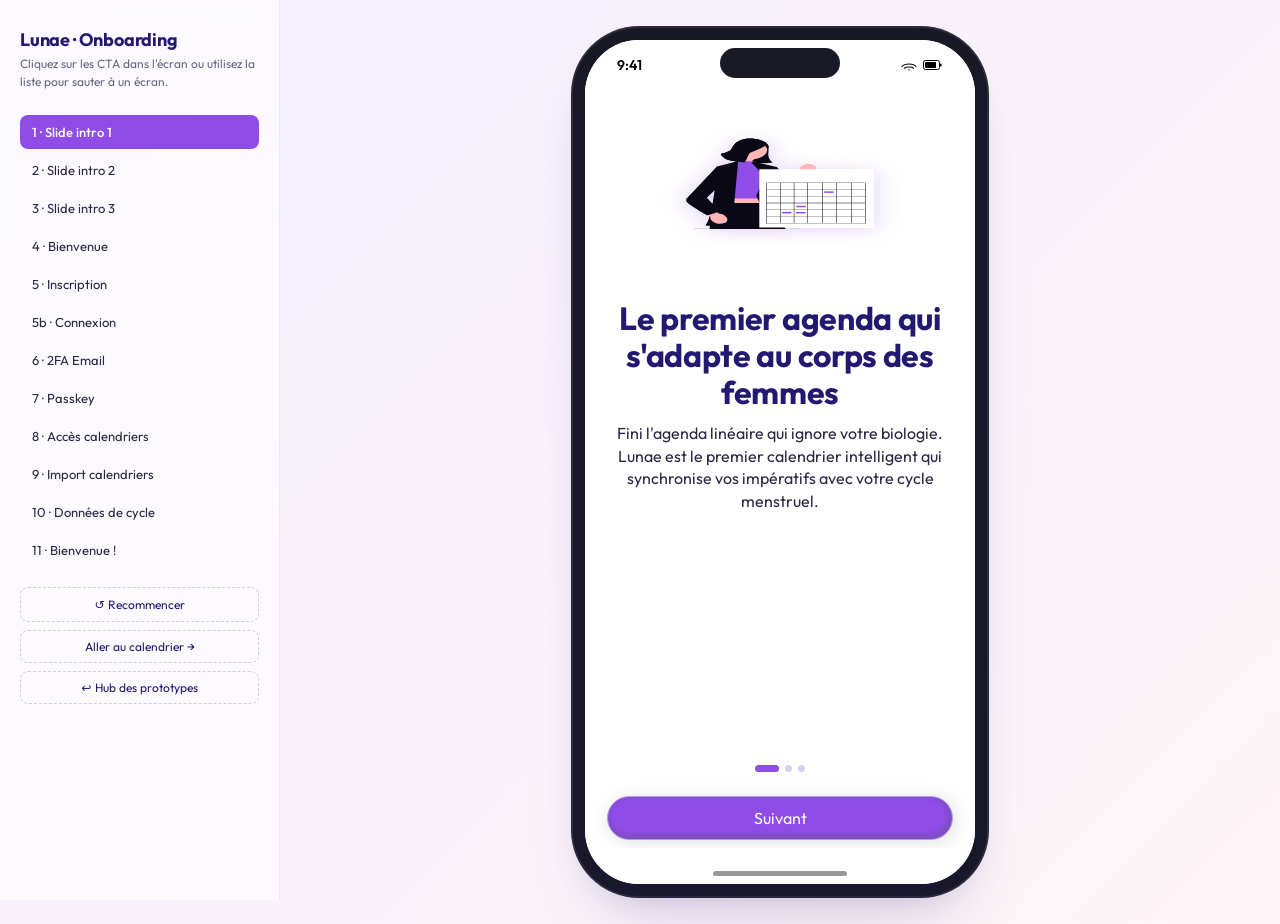
==== commit 31b5158a: "Add calendar prototype, hub home, and full mobile responsiveness - New calendar prototype (calendar/" ====
--- a/onboarding/index.html
+++ b/onboarding/index.html
@@ -2,7 +2,10 @@
 <html lang="fr">
 <head>
     <meta charset="UTF-8">
-    <meta name="viewport" content="width=device-width, initial-scale=1.0">
+    <meta name="viewport" content="width=device-width, initial-scale=1.0, viewport-fit=cover">
+    <meta name="theme-color" content="#8f4ce6">
+    <meta name="apple-mobile-web-app-capable" content="yes">
+    <meta name="apple-mobile-web-app-status-bar-style" content="black-translucent">
     <title>Lunae — Onboarding</title>
     <link rel="preconnect" href="https://fonts.googleapis.com">
     <link rel="preconnect" href="https://fonts.gstatic.com" crossorigin>
@@ -10,7 +13,10 @@
     <link rel="stylesheet" href="styles.css">
 </head>
 <body>
-    <aside class="flow-nav" aria-label="Navigation parcours">
+    <!-- Drawer nav backdrop (used on mobile when sidebar is opened) -->
+    <div class="nav-backdrop" id="navBackdrop" aria-hidden="true"></div>
+
+    <aside class="flow-nav" id="flowNav" aria-label="Navigation parcours">
         <h1 class="flow-nav__title">Lunae · Onboarding</h1>
         <p class="flow-nav__subtitle">Cliquez sur les CTA dans l'écran ou utilisez la liste pour sauter à un écran.</p>
         <ol class="flow-nav__list">
@@ -25,9 +31,11 @@
             <li><button data-goto="calendar-access" class="flow-nav__item">8 · Accès calendriers</button></li>
             <li><button data-goto="import-accounts" class="flow-nav__item">9 · Import calendriers</button></li>
             <li><button data-goto="import-cycle" class="flow-nav__item">10 · Données de cycle</button></li>
-            <li><button data-goto="app-home" class="flow-nav__item">11 · App (vue jour)</button></li>
+            <li><button data-goto="app-home" class="flow-nav__item">11 · Bienvenue !</button></li>
         </ol>
         <button class="flow-nav__reset" id="resetBtn">↺ Recommencer</button>
+        <a class="flow-nav__link" href="../calendar/">Aller au calendrier →</a>
+        <a class="flow-nav__link" href="../">↩ Hub des prototypes</a>
     </aside>
 
     <main class="stage">
@@ -374,67 +382,29 @@
                     </div>
                 </section>
 
-                <!-- App home -->
+                <!-- Bienvenue (final) → calendrier -->
                 <section class="screen" id="app-home" data-screen>
-                    <div class="screen__body app">
-                        <header class="app__header">
-                            <button class="iconbtn iconbtn--ghost" aria-label="Retour">
-                                <svg width="20" height="20" viewBox="0 0 24 24" fill="none" stroke="currentColor" stroke-width="2" stroke-linecap="round" stroke-linejoin="round"><polyline points="15 18 9 12 15 6"/></svg>
-                            </button>
-                            <div class="app__header-actions">
-                                <button class="iconbtn iconbtn--ghost" aria-label="Recherche">
-                                    <svg width="20" height="20" viewBox="0 0 24 24" fill="none" stroke="currentColor" stroke-width="2" stroke-linecap="round" stroke-linejoin="round"><circle cx="11" cy="11" r="8"/><line x1="21" y1="21" x2="16.65" y2="16.65"/></svg>
-                                </button>
-                                <button class="iconbtn iconbtn--ghost" aria-label="Notifications">
-                                    <svg width="20" height="20" viewBox="0 0 24 24" fill="none" stroke="currentColor" stroke-width="2" stroke-linecap="round" stroke-linejoin="round"><polyline points="22 12 16 12 14 15 10 15 8 12 2 12"/><path d="M5.45 5.11L2 12v6a2 2 0 0 0 2 2h16a2 2 0 0 0 2-2v-6l-3.45-6.89A2 2 0 0 0 16.76 4H7.24a2 2 0 0 0-1.79 1.11z"/></svg>
-                                </button>
-                                <button class="iconbtn iconbtn--ghost" aria-label="Paramètres">
-                                    <svg width="20" height="20" viewBox="0 0 24 24" fill="none" stroke="currentColor" stroke-width="2" stroke-linecap="round" stroke-linejoin="round"><circle cx="12" cy="12" r="3"/><path d="M19.4 15a1.65 1.65 0 0 0 .33 1.82l.06.06a2 2 0 0 1 0 2.83 2 2 0 0 1-2.83 0l-.06-.06a1.65 1.65 0 0 0-1.82-.33 1.65 1.65 0 0 0-1 1.51V21a2 2 0 0 1-4 0v-.09A1.65 1.65 0 0 0 9 19.4a1.65 1.65 0 0 0-1.82.33l-.06.06a2 2 0 1 1-2.83-2.83l.06-.06a1.65 1.65 0 0 0 .33-1.82 1.65 1.65 0 0 0-1.51-1H3a2 2 0 0 1 0-4h.09A1.65 1.65 0 0 0 4.6 9a1.65 1.65 0 0 0-.33-1.82l-.06-.06a2 2 0 1 1 2.83-2.83l.06.06a1.65 1.65 0 0 0 1.82.33H9a1.65 1.65 0 0 0 1-1.51V3a2 2 0 0 1 4 0v.09a1.65 1.65 0 0 0 1 1.51 1.65 1.65 0 0 0 1.82-.33l.06-.06a2 2 0 1 1 2.83 2.83l-.06.06a1.65 1.65 0 0 0-.33 1.82V9a1.65 1.65 0 0 0 1.51 1H21a2 2 0 0 1 0 4h-.09a1.65 1.65 0 0 0-1.51 1z"/></svg>
-                                </button>
-                            </div>
-                        </header>
-                        <nav class="app__week" aria-label="Sélection de jour">
-                            <button class="app__day">2</button>
-                            <button class="app__day">3</button>
-                            <button class="app__day app__day--with-icon">
-                                <span class="app__day-icon" aria-hidden="true">
-                                    <svg width="12" height="12" viewBox="0 0 24 24" fill="none" stroke="#8f4ce6" stroke-width="2" stroke-linecap="round" stroke-linejoin="round"><circle cx="12" cy="12" r="10"/><path d="M8 14s1.5 2 4 2 4-2 4-2"/><line x1="9" y1="9" x2="9.01" y2="9"/><line x1="15" y1="9" x2="15.01" y2="9"/></svg>
-                                </span>
-                                4
-                            </button>
-                            <button class="app__day app__day--active">5</button>
-                            <button class="app__day">6</button>
-                            <button class="app__day">7</button>
-                            <button class="app__day">8</button>
-                        </nav>
-                        <div class="app__date-row">
-                            <h3 class="app__date">Lundi 5 mai</h3>
-                            <span class="app__phase">Phase folliculaire</span>
-                        </div>
-                        <div class="app__schedule">
-                            <div class="app__hour"><span>09:00</span><div class="app__line"></div></div>
-                            <div class="app__hour"><span>10:00</span><div class="app__line"></div></div>
-                            <div class="app__event">
-                                <span class="app__event-time">10:30 — 11:30</span>
-                                <span class="app__event-title">Stand-up équipe</span>
-                            </div>
-                            <div class="app__hour"><span>11:00</span><div class="app__line"></div></div>
-                            <div class="app__hour"><span>12:00</span><div class="app__line"></div></div>
-                            <div class="app__hour"><span>13:00</span><div class="app__line"></div></div>
-                            <div class="app__event app__event--alt">
-                                <span class="app__event-time">14:00 — 15:30</span>
-                                <span class="app__event-title">Atelier créatif</span>
-                            </div>
-                            <div class="app__hour"><span>14:00</span><div class="app__line"></div></div>
-                            <div class="app__hour"><span>15:00</span><div class="app__line"></div></div>
-                            <div class="app__hour"><span>16:00</span><div class="app__line"></div></div>
-                        </div>
-                        <div class="app__success">
-                            <strong>Bienvenue Jane !</strong>
-                            <span>Votre onboarding est terminé. Cet écran représente l'app principale (vue jour/semaine).</span>
-                        </div>
-                    </div>
-                </section>
+                    <div class="screen__body screen__body--form">
+                        <div class="form__top">
+                            <div class="success__hero">
+                                <div class="success__badge" aria-hidden="true">
+                                    <svg width="48" height="48" viewBox="0 0 24 24" fill="none" stroke="currentColor" stroke-width="2" stroke-linecap="round" stroke-linejoin="round"><path d="M12 3L13.5 8.5L19 10L13.5 11.5L12 17L10.5 11.5L5 10L10.5 8.5z"/><path d="M19 17l1 3 3 1-3 1-1 3-1-3-3-1 3-1z"/><path d="M5 17l.7 1.7 1.7.7-1.7.7L5 21.8l-.7-1.7-1.7-.7 1.7-.7z"/></svg>
+                                </div>
+                            </div>
+                            <div class="form__heading">
+                                <h2 class="slide__title">Tout est prêt, Jane !</h2>
+                                <p class="form__subtitle">Votre agenda Lunae est configuré et synchronisé avec votre cycle. Place à votre premier jour avec un calendrier qui s'adapte à votre énergie.</p>
+                            </div>
+                            <ul class="success__list">
+                                <li><span class="success__check">✓</span> 2 calendriers importés (Apple, Google)</li>
+                                <li><span class="success__check">✓</span> Données de cycle synchronisées</li>
+                                <li><span class="success__check">✓</span> Clé d'accès créée</li>
+                            </ul>
+                        </div>
+                        <a href="../calendar/" class="btn btn--primary">Découvrir mon agenda →</a>
+                    </div>
+                </section>
+
 
             </div>
 
--- a/onboarding/styles.css
+++ b/onboarding/styles.css
@@ -117,6 +117,97 @@
     background: rgba(143, 76, 230, 0.06);
 }
 
+.flow-nav__link {
+    display: block;
+    text-decoration: none;
+    font-size: 12px;
+    color: var(--color-title);
+    padding: 8px 12px;
+    border-radius: 8px;
+    border: 1px dashed rgba(35, 25, 113, 0.2);
+    margin-top: 8px;
+    text-align: center;
+    transition: background 0.15s ease;
+}
+
+.flow-nav__link:hover {
+    background: rgba(143, 76, 230, 0.06);
+}
+
+/* === Success / final celebration screen === */
+
+.success__hero {
+    display: flex;
+    justify-content: center;
+    padding: 16px 0 8px;
+}
+
+.success__badge {
+    width: 96px;
+    height: 96px;
+    border-radius: 50%;
+    background: linear-gradient(135deg, rgba(143, 76, 230, 0.16) 0%, rgba(247, 141, 186, 0.18) 100%);
+    display: inline-flex;
+    align-items: center;
+    justify-content: center;
+    color: var(--color-primary);
+    box-shadow: 0 10px 30px -10px rgba(143, 76, 230, 0.4);
+    position: relative;
+}
+
+.success__badge::after {
+    content: "";
+    position: absolute;
+    inset: -8px;
+    border-radius: 50%;
+    border: 1px solid rgba(143, 76, 230, 0.2);
+    animation: pulse-ring 2.4s ease-out infinite;
+}
+
+@keyframes pulse-ring {
+    0% { transform: scale(0.9); opacity: 0.8; }
+    100% { transform: scale(1.25); opacity: 0; }
+}
+
+.success__list {
+    list-style: none;
+    margin: 0;
+    padding: 0;
+    display: flex;
+    flex-direction: column;
+    gap: 10px;
+    background: var(--color-bg-soft);
+    border-radius: 16px;
+    padding: 16px;
+}
+
+.success__list li {
+    display: flex;
+    align-items: center;
+    gap: 12px;
+    font-size: 14px;
+    color: var(--color-text);
+}
+
+.success__check {
+    width: 22px;
+    height: 22px;
+    border-radius: 50%;
+    background: var(--color-primary);
+    color: white;
+    display: inline-flex;
+    align-items: center;
+    justify-content: center;
+    font-size: 12px;
+    font-weight: 700;
+    flex-shrink: 0;
+}
+
+/* the final CTA is a real <a> styled as button */
+a.btn {
+    text-decoration: none;
+}
+
 /* === Stage === */
 
 .stage {
@@ -904,27 +995,127 @@
     font-size: 14px;
 }
 
-/* === Responsive === */
-
-@media (max-width: 900px) {
+/* === Menu toggle + backdrop (mobile only) === */
+
+.menu-toggle {
+    display: none;
+    position: fixed;
+    top: calc(env(safe-area-inset-top, 0px) + 12px);
+    right: 12px;
+    z-index: 300;
+    width: 42px;
+    height: 42px;
+    border-radius: 50%;
+    background: rgba(255, 255, 255, 0.92);
+    backdrop-filter: blur(8px);
+    border: 1px solid rgba(35, 25, 113, 0.08);
+    color: var(--color-title);
+    cursor: pointer;
+    align-items: center;
+    justify-content: center;
+    box-shadow: 0 4px 14px rgba(35, 25, 113, 0.15);
+}
+
+.nav-backdrop {
+    display: none;
+    position: fixed;
+    inset: 0;
+    background: rgba(35, 25, 113, 0.45);
+    backdrop-filter: blur(2px);
+    z-index: 250;
+    opacity: 0;
+    transition: opacity 0.22s ease;
+}
+
+body.nav-open .nav-backdrop {
+    display: block;
+    opacity: 1;
+}
+
+/* === Tablet / desktop adjustments === */
+
+@media (max-width: 1100px) {
+    body { grid-template-columns: 240px 1fr; }
+    .flow-nav { padding: 22px 16px; }
+}
+
+/* === Mobile: fullscreen prototype, drawer nav === */
+
+@media (max-width: 820px) {
     body {
-        grid-template-columns: 1fr;
+        display: block;
+        min-height: 100vh;
+        min-height: 100dvh;
     }
+
+    .menu-toggle {
+        display: inline-flex;
+    }
+
     .flow-nav {
-        position: relative;
-        height: auto;
-        max-height: 220px;
-        border-right: none;
-        border-bottom: 1px solid rgba(35, 25, 113, 0.08);
+        position: fixed;
+        top: 0; left: 0;
+        height: 100vh;
+        height: 100dvh;
+        width: 290px;
+        max-width: 85vw;
+        background: white;
+        border-right: 1px solid rgba(35, 25, 113, 0.08);
+        border-bottom: none;
+        transform: translateX(-100%);
+        transition: transform 0.26s cubic-bezier(0.22, 1, 0.36, 1);
+        z-index: 280;
+        box-shadow: 4px 0 24px rgba(0, 0, 0, 0.18);
+        padding-top: calc(env(safe-area-inset-top, 0px) + 22px);
+        padding-bottom: calc(env(safe-area-inset-bottom, 0px) + 22px);
     }
+
+    body.nav-open .flow-nav {
+        transform: translateX(0);
+    }
+
     .stage {
-        padding: 24px 12px;
+        padding: 0;
+        min-height: 100vh;
+        min-height: 100dvh;
+        align-items: stretch;
     }
-}
-
-@media (max-width: 460px) {
+
     .phone {
-        transform: scale(0.85);
-        transform-origin: center top;
+        width: 100%;
+        height: 100vh;
+        height: 100dvh;
+        max-width: none;
+        border-radius: 0;
+        box-shadow: none;
+        background: var(--color-bg);
     }
-}
+
+    .phone__notch,
+    .phone__statusbar,
+    .phone__home {
+        display: none;
+    }
+
+    /* Reclaim the space previously reserved for the mock status bar */
+    .screen__body {
+        top: 0;
+        height: 100%;
+        padding-top: calc(env(safe-area-inset-top, 0px) + 16px);
+        padding-bottom: calc(env(safe-area-inset-bottom, 0px) + 16px);
+        padding-left: max(env(safe-area-inset-left, 0px), 20px);
+        padding-right: max(env(safe-area-inset-right, 0px), 20px);
+    }
+
+    /* App calendar at end of onboarding */
+    .app {
+        padding-top: calc(env(safe-area-inset-top, 0px) + 16px);
+        padding-bottom: calc(env(safe-area-inset-bottom, 0px) + 16px);
+    }
+}
+
+@media (max-width: 380px) {
+    .slide__title { font-size: 26px; }
+    .welcome__logo { width: 170px; height: 170px; }
+    .form__top { gap: 18px; }
+}
